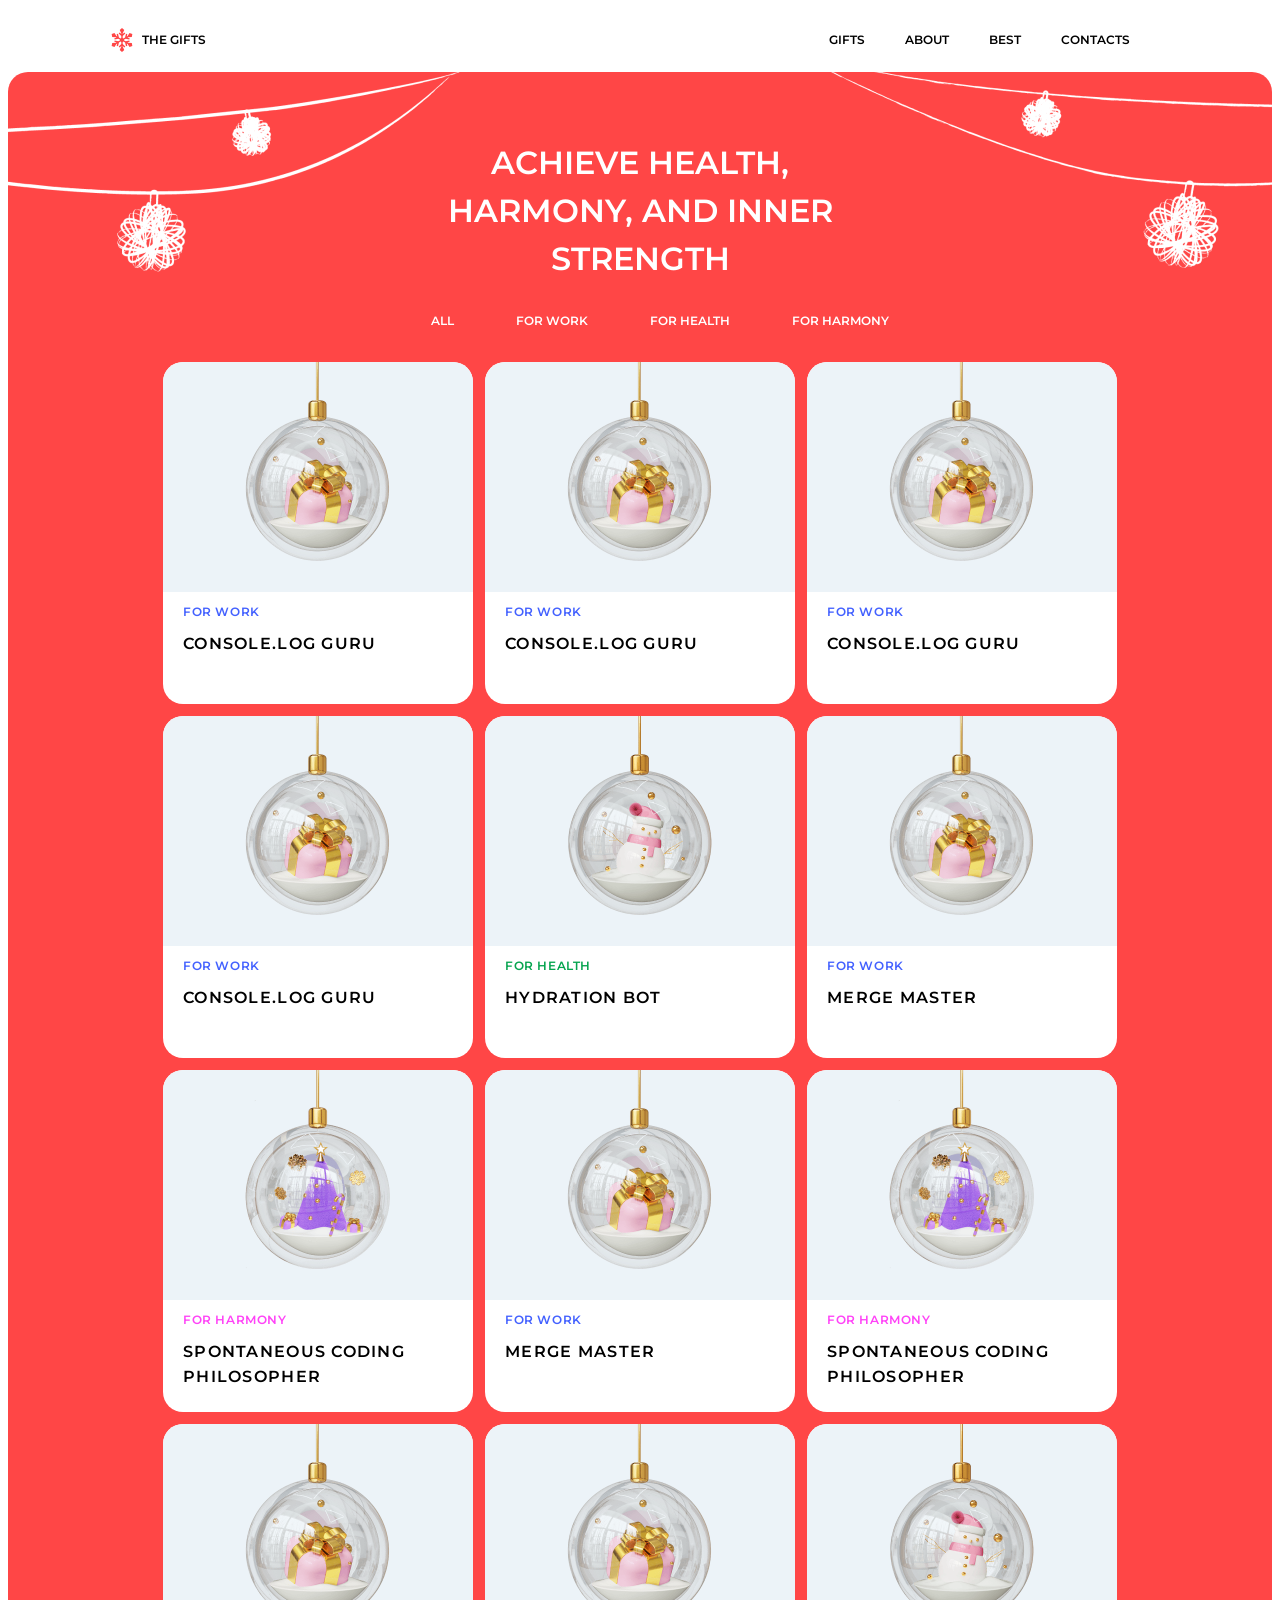
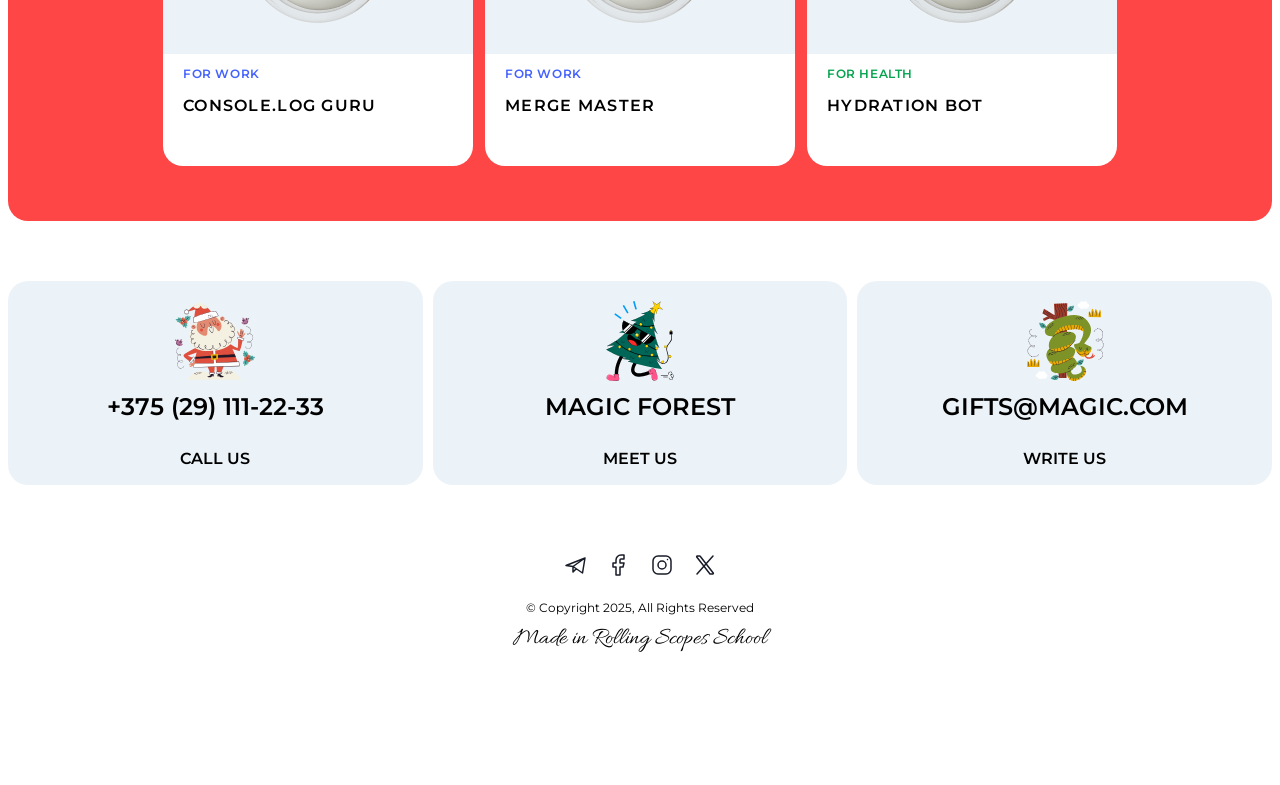
==== christmas-shop/index.html @ c4f13c72 "docs: rename christmas-shop-gifts.html to index.html" ====
<!DOCTYPE html>
<html lang="en">
<head>
  <meta charset="UTF-8">
  <meta name="viewport" content="width=device-width, initial-scale=1.0">
  <title>Christmas Gifts</title>
  <link rel="stylesheet" href="styles/christmas-shop-gifts.css">
  <link rel="preconnect" href="https://fonts.googleapis.com">
  <link rel="preconnect" href="https://fonts.gstatic.com" crossorigin>
  <link href="https://fonts.googleapis.com/css2?family=Instrument+Serif:ital@0;1&family=Montserrat:ital,wght@0,100..900;1,100..900&display=swap" rel="stylesheet">
  <link rel="preconnect" href="https://fonts.googleapis.com">
  <link rel="preconnect" href="https://fonts.gstatic.com" crossorigin>
  <link href="https://fonts.googleapis.com/css2?family=Allura&family=Instrument+Serif:ital@0;1&family=Montserrat:ital,wght@0,100..900;1,100..900&display=swap" rel="stylesheet">
</head>
<body>
  <div class="wrapper">
<!--Шапка-->
    <header>
      <div class="header">
        <div class="logo">
          <a class="logo__link" href="/rsschool-cv/christmas-shop/christmas-shop-main.html"><img src="images/icons/snowflake.svg" alt="On main page" height="24" width="24">the gifts</a>
        </div>
<!--Навигация-->
      <nav class="header__nav">
        <ul class="nav">
          <li class="nav__item"><a href="/rsschool-cv/christmas-shop/christmas-shop-gifts.html" >Gifts</a></li>
          <li class="nav__item"><a href="#about" >About</a></li>
          <li class="nav__item"><a href="#best" >Best</a></li>
          <li class="nav__item"><a href="#contacts" >Contacts</a></li>
        </ul>
<!--burger-->
      <div class="burger">
        <span></span>
        <span></span>
      </div>
      </nav>
    </div>
  </header>
<!--main-->
  <main class="snapshot">
    <section class="gifts">
      <div class="header_gifts">
        <h1>Achieve health, harmony, and inner strength</h1>
      </div>
<!--Карточки подарков-->
      <div class="catalog">
        <ul class="tabs">
          <li class="tabs__item">all</li>
          <li class="tabs__item">for work</li>
          <li class="tabs__item">for health</li>
          <li class="tabs__item">for harmony</li>
        </ul>
      </div>
        <div class="table">
<!--1-->
          <article class="gift-card snapshot">
          <img src="images/product/gift-for-work.png" alt="Console.log Guru-gift">
          <div class="gift-card__description">
            <p class="gift-card__category gift-card__category_color-1">For work</p>
            <h2 class="gift-card__name">Console.log Guru</h2>
          </div>
        </article>
<!--2-->
        <article class="gift-card snapshot">
          <img src="images/product/gift-for-work.png" alt="Console.log Guru-gift">
          <div class="gift-card__description">
            <p class="gift-card__category gift-card__category_color-1">For work</p>
            <h2 class="gift-card__name">Console.log Guru</h2>
          </div>
        </article>
<!--3-->
        <article class="gift-card snapshot">
          <img src="images/product/gift-for-work.png" alt="Console.log Guru-gift">
          <div class="gift-card__description">
            <p class="gift-card__category gift-card__category_color-1">For work</p>
            <h2 class="gift-card__name">Console.log Guru</h2>
          </div>
        </article>
<!--4-->
        <article class="gift-card snapshot">
          <img src="images/product/gift-for-work.png" alt="Console.log Guru-gift">
          <div class="gift-card__description">
            <p class="gift-card__category gift-card__category_color-1">For work</p>
            <h2 class="gift-card__name">Console.log Guru</h2>
          </div>
        </article>
<!--5 card-->
        <article class="gift-card snapshot">
          <img src="images/product/gift-for-health.png" alt="Hydration Bot-gift">
          <div class="gift-card__description">
            <p class="gift-card__category gift-card__category_color-2">For health</p>
            <h2 class="gift-card__name">Hydration Bot</h2>
          </div>
        </article>
<!--6 card-->
        <article class="gift-card snapshot">
          <img src="images/product/gift-for-work.png" alt="Merge Master-gift">
          <div class="gift-card__description">
            <p class="gift-card__category gift-card__category_color-1">For work</p>
            <h2 class="gift-card__name">Merge Master</h2>
          </div>
        </article>
<!--7 card-->
        <article class="gift-card snapshot">
          <img src="images/product/gift-for-harmony.png" alt="Spontaneous Coding Philosopher-gift">
          <div class="gift-card__description">
            <p class="gift-card__category gift-card__category_color-3">For harmony</p>
            <h2 class="gift-card__name">Spontaneous Coding Philosopher</h2>
          </div>
        </article>
<!--8 card-->
        <article class="gift-card snapshot">
          <img src="images/product/gift-for-work.png" alt="Merge Master-gift">
          <div class="gift-card__description">
            <p class="gift-card__category gift-card__category_color-1">For work</p>
            <h2 class="gift-card__name">Merge Master</h2>
          </div>
        </article>
<!--9 card-->
        <article class="gift-card snapshot">
          <img src="images/product/gift-for-harmony.png" alt="Spontaneous Coding Philosopher-gift">
          <div class="gift-card__description">
            <p class="gift-card__category gift-card__category_color-3">For harmony</p>
            <h2 class="gift-card__name">Spontaneous Coding Philosopher</h2>
          </div>
        </article>
<!--10 card-->
        <article class="gift-card snapshot">
          <img src="images/product/gift-for-work.png" alt="Console.log Guru-gift">
          <div class="gift-card__description">
            <p class="gift-card__category gift-card__category_color-1">For work</p>
            <h2 class="gift-card__name">Console.log Guru</h2>
          </div>
        </article>
<!--11 card-->
        <article class="gift-card snapshot">
          <img src="images/product/gift-for-work.png" alt="Merge Master-gift">
          <div class="gift-card__description">
            <p class="gift-card__category gift-card__category_color-1">For work</p>
            <h2 class="gift-card__name">Merge Master</h2>
          </div>
        </article>
<!--12 card-->
        <article class="gift-card snapshot">
          <img src="images/product/gift-for-health.png" alt="Hydration Bot-gift">
          <div class="gift-card__description">
            <p class="gift-card__category gift-card__category_color-2">For health</p>
            <h2 class="gift-card__name">Hydration Bot</h2>
          </div>
        </article>
      </div>
  </section>
</main>
<!--footer-->
<footer>
<!--contacts-->
    <div class="contacts" id="contacts">
      <div class="block snapshot">
        <img src="images/icons/santa-claus.svg" alt="phone">
        <a class="info" href="tel+375291112233">+375 (29) 111-22-33</a>
        <h2>Call Us</h2>
      </div>
      <div class="block snapshot">
        <img src="images/icons/christmas-tree.svg" alt="adress">
        <p>Magic forest</p>
        <h2>meet us</h2>
      </div>
      <div class="block snapshot">
        <img src="images/icons/snake.svg" alt="email">
        <a class="info" href="mailto:gifts@magic.com">gifts@magic.com</a>
        <h2>write us</h2>
      </div>
    </div>
<!--социалки-->
    <div class="socials">
      <a class="social_icon" href="#"><img src="images/icons/telegram.svg" alt="telegram"></a>
      <a class="social_icon" href="#"><img src="images/icons/facebook.svg" alt="facebook"></a>
      <a class="social_icon" href="#"><img src="images/icons/instagram.svg" alt="instagram"></a>
      <a class="social_icon" href="#"><img src="images/icons/X.svg" alt="twitter"></a>
      <p>© Copyright 2025, All Rights Reserved</p>
      <a class="rss-site caption" href="https://rs.school/">Made in Rolling Scopes School</a>
    </div>
  </footer>
</div>
</body>
</html>
---- christmas-shop/styles/christmas-shop-gifts.css ----
html, button {
  font-size: 12px;
  font-family: Montserrat;
  background-color: white;
}

html {
  scroll-behavior: smooth;
}

.wrapper {
  max-width: 1440px;
  margin: 0 auto;
}

.caption {
  font-family: Allura;
  font-weight: 400;
  font-size: 24px;
  letter-spacing:  5%;
  line-height:  100%;
  color: white;
  display: block;
}

/*header*/

.header {
  display: flex;
  justify-content: space-between;
  align-items: center;
  text-transform: uppercase;
  font-weight: 600;
  font-size: 12px;
  line-height: 130%;
  letter-spacing: 5%;
  height: 64px;
  margin-left: 82px;
  margin-right: 82px;
}

/*logo*/
.logo {
  padding: 8px 20px;
  cursor: pointer;
}

.logo__link {
  display: flex;
  justify-content: center;
  align-items: center;
  gap: 8px;
  text-decoration: none;
  color: inherit;
}

/*nav*/
.header__nav {
  display: flex;
  justify-content: flex-end;
}

.nav {
  display: flex;
  justify-content: space-between;
}

.nav__item {
  list-style: none;
}

.nav__item a {
  text-decoration: none;
  color: inherit;
  padding: 12px 20px;
}

.nav__item:not(:first-child) a:hover {
  color: red;
  background-color: rgb(255, 70, 70, 0.1);
}

/*burger*/
.burger {
  width: 40px;
  height: 40px;
  padding: 0;
  display: flex;
  flex-direction: column;
  justify-content: space-evenly;
  visibility: hidden;
}

.burger span {
  display: block;
  height: 1px;
  width: 60%;
  border-radius: 2px;
}

/*main*/
main {
  background-color: rgb(255, 70, 70);
  border-radius: 20px;
  background-image: url('../images/pictures/bg-garland.png');
  background-repeat: no-repeat;
  background-size: 1440px 200px;
  background-position: top;
  padding-bottom: 55px;

}

.snapshot {
  border-radius: 20px;
  overflow: hidden;
}

.gifts {
  display: flex;
  flex-direction: column;
  justify-content: flex-start;
  align-items: center;
}

.header_gifts {
  height: 200px;
  width: 426px;
  padding-top: 40px;
}

h1 {
  color: white;
  text-align: center;
  font-family: Montserrat;
  text-transform: uppercase;
  font-weight: 600;
  line-height:  150%;
  letter-spacing:  18%;
  font-size: 32px;
  box-sizing: border-box;
}

.tabs {
  list-style: none;
  display: flex;
  justify-content: center;
  align-items: center;
  gap: 60px;
  margin-top: 0;
}

.tabs__item:first-child:hover{
  user-select: none;
  border-color: transparent;
  background-color: transparent;
}

.tabs__item {
  color: white;
  box-sizing: border-box;
  border: 1px solid transparent;
  margin-bottom: 20px;
  font-size: 12px;
  font-weight: 600;
  line-height: 130%;
  letter-spacing: 5%;
  text-transform: uppercase;
}

.tabs__item:hover {
  color: white;
  border-color: white;
  border-radius: 10px;
  background-color: rgb(255, 255, 255, 0.4);
}


.table {
  display: flex;
  flex-wrap: wrap;
  justify-content: center;
  align-items: center;
  gap: 12px;
}

.gift-card {
  width: 310px;
  height: 342px;
  display: inline-flex;
  flex-direction: column;
  background-color: #FFFFFF;
}

.gift-card img {
  background-color: #ECF3F8;
  display: block;
  width: 100%;
  height: 230px;
  padding: 0;
  box-sizing: border-box;
  margin: 0;
}

.gift-card__description {
  box-sizing: border-box;
  padding: 0 20px;
}

.gift-card__name {
  font-weight: 600;
  font-size: 16px;
  line-height: 152%;
  letter-spacing: 0.08em;
  text-transform: uppercase;
}

.gift-card__name:hover {
  color: red;
}

.gift-card__category {
  font-weight: 600;
  font-size: 12px;
  line-height: 130%;
  letter-spacing: 0.05em;
  text-transform: uppercase;
}

.gift-card__category_color-1 {
  color: #4361FF;
}

.gift-card__category_color-2 {
  color: #06A44F;
}

.gift-card__category_color-3 {
  color: #FF43F7;
}

/*footer*/

footer {
  height: 496px;
}

.contacts {
  display: flex;
  justify-content: center;
  gap: 10px;
  margin-top: 60px;
  margin-bottom: 60px;
}

h2 {
  font-size: 16px;
  font-weight: 600;
  line-height:  152%;
  letter-spacing:  8%;
  text-transform: uppercase;
}

.info {
  display: block;
  text-decoration: none;
  color: inherit;
}

.block {
  background-color: rgb(236, 243, 248);
  width: 420px;
  height: 204px;
  display: flex;
  flex-direction: column;
  justify-content: space-around;
  align-items: center;
  text-align: center;
  padding-top: 20px;
  box-sizing: border-box;
}

.block img {
  display: block;
  width: 80px;
  height: 80px;
}

.block > a,
.block > p {
  font-weight: 600;
  font-size: 24px;
  letter-spacing:  16%;
  line-height:  152%;
  text-transform: uppercase;
  margin: auto 0;
}

.socials {
  margin: 0;
  padding: 0;
  text-align: center;
}

.social_icon {
  display: inline-block;
  width: 40px;
  height: 40px;
  position: relative;
}

.social_icon img {
  position: absolute;
  top:50%;
  left: 50%;
  transform: translate(-50%, -50%);
}

.rss-site {
  text-decoration: none;
  color: black;
}

.rss-site:hover {
  color: red;
}
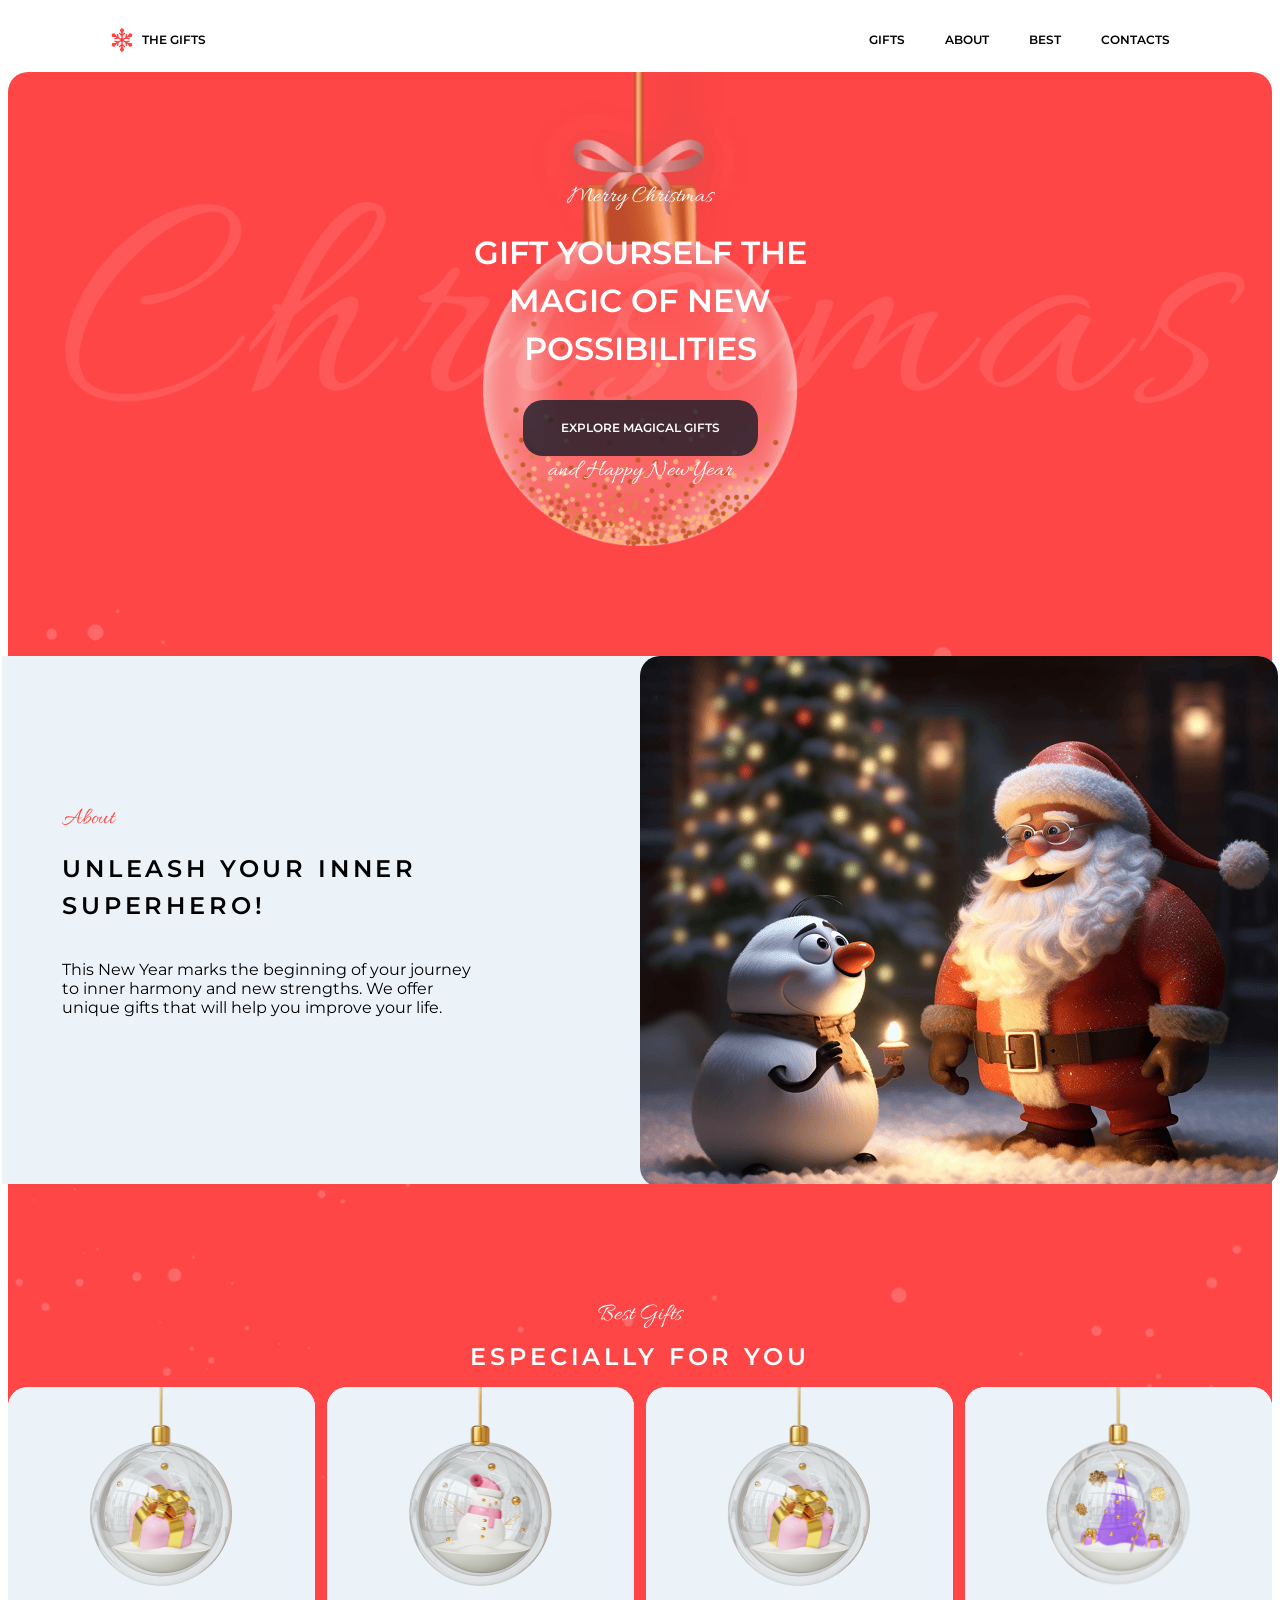
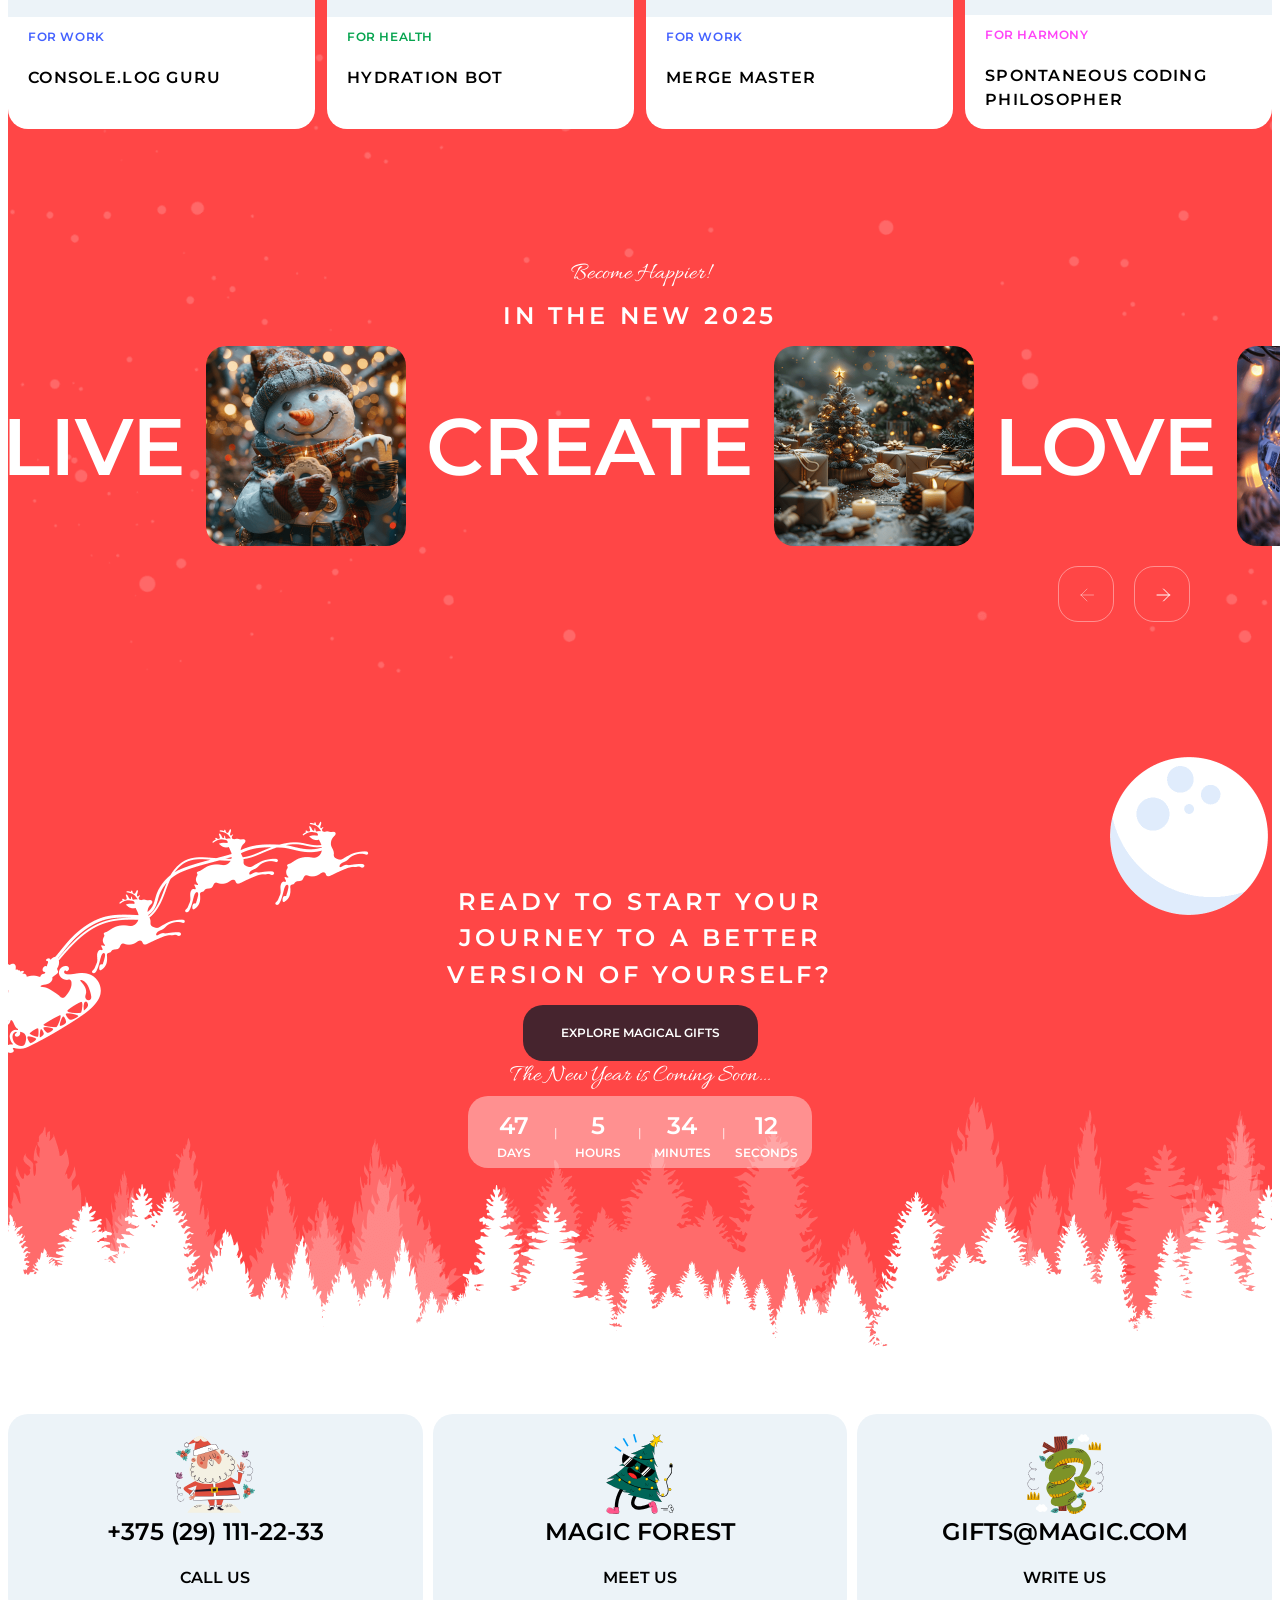
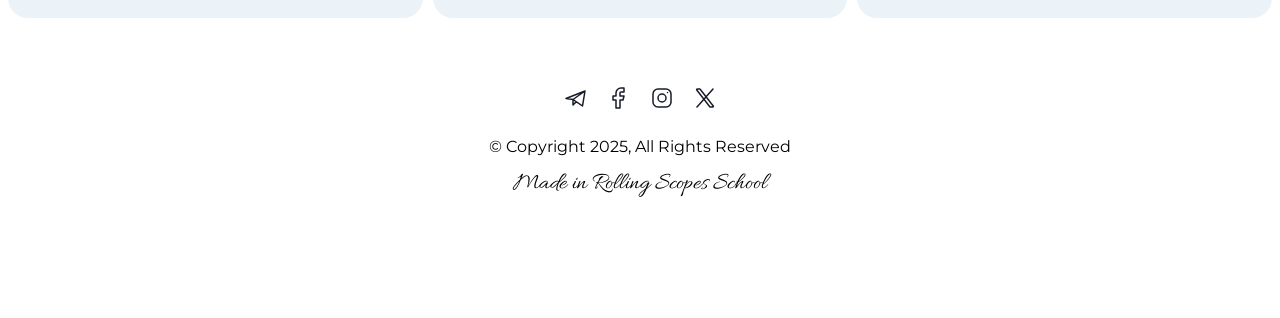
==== commit b57fc95f: "docs: rename christmas-shop-main.html to index.html" ====
--- a/christmas-shop/index.html
+++ b/christmas-shop/index.html
@@ -3,30 +3,30 @@
 <head>
   <meta charset="UTF-8">
   <meta name="viewport" content="width=device-width, initial-scale=1.0">
-  <title>Christmas Gifts</title>
-  <link rel="stylesheet" href="styles/christmas-shop-gifts.css">
+  <title>Christmas Shop</title>
+  <link rel="stylesheet" href="styles/christmas-shop-main.css">
   <link rel="preconnect" href="https://fonts.googleapis.com">
-  <link rel="preconnect" href="https://fonts.gstatic.com" crossorigin>
-  <link href="https://fonts.googleapis.com/css2?family=Instrument+Serif:ital@0;1&family=Montserrat:ital,wght@0,100..900;1,100..900&display=swap" rel="stylesheet">
-  <link rel="preconnect" href="https://fonts.googleapis.com">
-  <link rel="preconnect" href="https://fonts.gstatic.com" crossorigin>
-  <link href="https://fonts.googleapis.com/css2?family=Allura&family=Instrument+Serif:ital@0;1&family=Montserrat:ital,wght@0,100..900;1,100..900&display=swap" rel="stylesheet">
+<link rel="preconnect" href="https://fonts.gstatic.com" crossorigin>
+<link href="https://fonts.googleapis.com/css2?family=Instrument+Serif:ital@0;1&family=Montserrat:ital,wght@0,100..900;1,100..900&display=swap" rel="stylesheet">
+<link rel="preconnect" href="https://fonts.googleapis.com">
+<link rel="preconnect" href="https://fonts.gstatic.com" crossorigin>
+<link href="https://fonts.googleapis.com/css2?family=Allura&family=Instrument+Serif:ital@0;1&family=Montserrat:ital,wght@0,100..900;1,100..900&display=swap" rel="stylesheet">
 </head>
 <body>
-  <div class="wrapper">
 <!--Шапка-->
-    <header>
-      <div class="header">
-        <div class="logo">
-          <a class="logo__link" href="/rsschool-cv/christmas-shop/christmas-shop-main.html"><img src="images/icons/snowflake.svg" alt="On main page" height="24" width="24">the gifts</a>
-        </div>
+<div class="wrapper">
+  <header>
+    <div class="header">
+      <div class="logo">
+        <a class="logo__link" href="/rsschool-cv/christmas-shop/christmas-shop-main.html"><img src="images/icons/snowflake.svg" alt="On main page" height="24" width="24">the gifts</a>
+      </div>
 <!--Навигация-->
       <nav class="header__nav">
         <ul class="nav">
-          <li class="nav__item"><a href="/rsschool-cv/christmas-shop/christmas-shop-gifts.html" >Gifts</a></li>
-          <li class="nav__item"><a href="#about" >About</a></li>
-          <li class="nav__item"><a href="#best" >Best</a></li>
-          <li class="nav__item"><a href="#contacts" >Contacts</a></li>
+          <li class="nav__item"><a class="nav__link" href="/rsschool-cv/christmas-shop/christmas-shop-gifts.html" >Gifts</a></li>
+          <li class="nav__item"><a class="nav__link" href="#about" >About</a></li>
+          <li class="nav__item"><a class="nav__link" href="#best" >Best</a></li>
+          <li class="nav__item"><a class="nav__link" href="#contacts" >Contacts</a></li>
         </ul>
 <!--burger-->
       <div class="burger">
@@ -37,138 +37,153 @@
     </div>
   </header>
 <!--main-->
-  <main class="snapshot">
-    <section class="gifts">
-      <div class="header_gifts">
-        <h1>Achieve health, harmony, and inner strength</h1>
-      </div>
-<!--Карточки подарков-->
-      <div class="catalog">
-        <ul class="tabs">
-          <li class="tabs__item">all</li>
-          <li class="tabs__item">for work</li>
-          <li class="tabs__item">for health</li>
-          <li class="tabs__item">for harmony</li>
-        </ul>
-      </div>
-        <div class="table">
-<!--1-->
-          <article class="gift-card snapshot">
+  <main class="snaphot">
+<!--Hero section-->
+    <section class="hero">
+      <div class="hero_in">
+        <span class="caption">Merry Christmas</span>
+        <h1>Gift yourself the magic of new possibilities</h1>
+        <div class="button">
+          <a href="/rsschool-cv/christmas-shop/christmas-shop-gifts.html" class="search-button"><span>Explore Magical Gifts</span></a>
+        </div>
+        <span class="caption">and Happy New Year</span>
+      </div>
+    </section>
+<!--About section-->
+    <section class="about" id="about">
+      <div class="about__in">
+        <div class="description">
+          <span class="caption">About</span>
+          <h2>Unleash your inner superhero!</h2>
+          <p>This New Year marks the beginning of your journey to inner harmony and new strengths. We offer unique gifts that will help you improve your life.</p>
+        </div>
+        <div class="snapshot picture">
+          <img src="images/pictures/santa.png" alt="">
+        </div>
+     </div>
+    </section>
+<!--Best-gifts section-->
+    <section class="best-gifts" id="best">
+      <div class="gift-title">
+        <span class="caption">Best Gifts</span>
+        <h2>especially for you</h2>
+      </div>
+<!--1 card-->
+      <div class="gift-menu">
+        <article class="gift-card snapshot">
           <img src="images/product/gift-for-work.png" alt="Console.log Guru-gift">
           <div class="gift-card__description">
-            <p class="gift-card__category gift-card__category_color-1">For work</p>
-            <h2 class="gift-card__name">Console.log Guru</h2>
-          </div>
-        </article>
-<!--2-->
-        <article class="gift-card snapshot">
-          <img src="images/product/gift-for-work.png" alt="Console.log Guru-gift">
-          <div class="gift-card__description">
-            <p class="gift-card__category gift-card__category_color-1">For work</p>
-            <h2 class="gift-card__name">Console.log Guru</h2>
-          </div>
-        </article>
-<!--3-->
-        <article class="gift-card snapshot">
-          <img src="images/product/gift-for-work.png" alt="Console.log Guru-gift">
-          <div class="gift-card__description">
-            <p class="gift-card__category gift-card__category_color-1">For work</p>
-            <h2 class="gift-card__name">Console.log Guru</h2>
-          </div>
-        </article>
-<!--4-->
-        <article class="gift-card snapshot">
-          <img src="images/product/gift-for-work.png" alt="Console.log Guru-gift">
-          <div class="gift-card__description">
-            <p class="gift-card__category gift-card__category_color-1">For work</p>
-            <h2 class="gift-card__name">Console.log Guru</h2>
-          </div>
-        </article>
-<!--5 card-->
+            <h3 class="gift-card__category gift-card__category_color-1">For work</h3>
+            <h4 class="gift-card__name">Console.log Guru</h4>
+          </div>
+        </article>
+<!--2 card-->
         <article class="gift-card snapshot">
           <img src="images/product/gift-for-health.png" alt="Hydration Bot-gift">
           <div class="gift-card__description">
-            <p class="gift-card__category gift-card__category_color-2">For health</p>
-            <h2 class="gift-card__name">Hydration Bot</h2>
-          </div>
-        </article>
-<!--6 card-->
+            <h3 class="gift-card__category gift-card__category_color-2">For health</h3>
+            <h4 class="gift-card__name">Hydration Bot</h4>
+          </div>
+        </article>
+<!--3 card-->
         <article class="gift-card snapshot">
           <img src="images/product/gift-for-work.png" alt="Merge Master-gift">
           <div class="gift-card__description">
-            <p class="gift-card__category gift-card__category_color-1">For work</p>
-            <h2 class="gift-card__name">Merge Master</h2>
-          </div>
-        </article>
-<!--7 card-->
+            <h3 class="gift-card__category gift-card__category_color-1">For work</h3>
+            <h4 class="gift-card__name">Merge Master</h4>
+          </div>
+        </article>
+<!--4 card-->
         <article class="gift-card snapshot">
           <img src="images/product/gift-for-harmony.png" alt="Spontaneous Coding Philosopher-gift">
           <div class="gift-card__description">
-            <p class="gift-card__category gift-card__category_color-3">For harmony</p>
-            <h2 class="gift-card__name">Spontaneous Coding Philosopher</h2>
-          </div>
-        </article>
-<!--8 card-->
-        <article class="gift-card snapshot">
-          <img src="images/product/gift-for-work.png" alt="Merge Master-gift">
-          <div class="gift-card__description">
-            <p class="gift-card__category gift-card__category_color-1">For work</p>
-            <h2 class="gift-card__name">Merge Master</h2>
-          </div>
-        </article>
-<!--9 card-->
-        <article class="gift-card snapshot">
-          <img src="images/product/gift-for-harmony.png" alt="Spontaneous Coding Philosopher-gift">
-          <div class="gift-card__description">
-            <p class="gift-card__category gift-card__category_color-3">For harmony</p>
-            <h2 class="gift-card__name">Spontaneous Coding Philosopher</h2>
-          </div>
-        </article>
-<!--10 card-->
-        <article class="gift-card snapshot">
-          <img src="images/product/gift-for-work.png" alt="Console.log Guru-gift">
-          <div class="gift-card__description">
-            <p class="gift-card__category gift-card__category_color-1">For work</p>
-            <h2 class="gift-card__name">Console.log Guru</h2>
-          </div>
-        </article>
-<!--11 card-->
-        <article class="gift-card snapshot">
-          <img src="images/product/gift-for-work.png" alt="Merge Master-gift">
-          <div class="gift-card__description">
-            <p class="gift-card__category gift-card__category_color-1">For work</p>
-            <h2 class="gift-card__name">Merge Master</h2>
-          </div>
-        </article>
-<!--12 card-->
-        <article class="gift-card snapshot">
-          <img src="images/product/gift-for-health.png" alt="Hydration Bot-gift">
-          <div class="gift-card__description">
-            <p class="gift-card__category gift-card__category_color-2">For health</p>
-            <h2 class="gift-card__name">Hydration Bot</h2>
-          </div>
-        </article>
-      </div>
-  </section>
-</main>
-<!--footer-->
-<footer>
-<!--contacts-->
+            <h3 class="gift-card__category gift-card__category_color-3">For harmony</h3>
+            <h4 class="gift-card__name">Spontaneous Coding Philosopher</h4>
+          </div>
+        </article>
+      </div>
+    </section>
+<!--Slider section-->
+    <section class="slider" id="slider">
+      <div class="slider__title">
+        <span class="caption">Become Happier!</span>
+        <h2>in the new 2025</h2>
+      </div>
+      <div class="slider__gallery">
+        <p class="slider__gallery-text">Live</p>
+        <div class="snapshot slider__gallery-image">
+          <img src="images/pictures/snowman.png" alt="">
+        </div>
+        <p class="slider__gallery-text">create</p>
+        <div class="snapshot slider__gallery-image">
+          <img src="images/pictures/christmas-trees.png" alt="">
+        </div>
+        <p class="slider__gallery-text">Love</p>
+        <div class="snapshot slider__gallery-image">
+          <img src="images/pictures/christmas-tree-ball.png" alt="">
+        </div>
+      </div>
+      <div class="slider__button">
+        <button class="btn btn_prev btn__inactive"><img class="left-arrow" src="images/icons/arrow-left.svg" alt="prev-button"></button>
+        <button class="btn btn_right btn__inactive"><img class="right-arrow" src="images/icons/arrow-right.svg" alt="next-button"></button>
+      </div>
+    </section>
+ <!--CTA section-->
+    <section class="cta" id="cta">
+      <div class="cta__container">
+        <h2 class="cta_header">Ready to start your journey to a better version of yourself?</h2>
+        <div class="button">
+          <a href="/rsschool-cv/christmas-shop/christmas-shop-gifts.html" class="search-button"><span>Explore Magical Gifts</span></a>
+        </div>
+        <div class="timer">
+          <span class="caption">The New Year is Coming Soon...</span>
+          <div class="timer__form snapshot">
+<!--Day-->
+            <div class="day">
+              <p class="time">47</p>
+              <p class="dd">days</p>
+            </div>
+            <span class="separator">|</span>
+<!--Hour-->
+            <div class="hour">
+              <p class="time">5</p>
+              <p class="hh">hours</p>
+            </div>
+            <span class="separator">|</span>
+<!--Minute-->
+            <div class="minute">
+              <p class="time">34</p>
+              <p class="mm">minutes</p>
+            </div>
+            <span class="separator">|</span>
+<!--Second-->
+            <div class="second">
+              <p class="time">12</p>
+              <p class="ss">seconds</p>
+            </div>
+          </div>
+        </div>
+      </div>
+    </section>
+  </main>
+<!--Футер-->
+  <footer>
+<!--Контакты-->
     <div class="contacts" id="contacts">
       <div class="block snapshot">
         <img src="images/icons/santa-claus.svg" alt="phone">
         <a class="info" href="tel+375291112233">+375 (29) 111-22-33</a>
-        <h2>Call Us</h2>
+        <h3>Call Us</h3>
       </div>
       <div class="block snapshot">
         <img src="images/icons/christmas-tree.svg" alt="adress">
         <p>Magic forest</p>
-        <h2>meet us</h2>
+        <h3>meet us</h3>
       </div>
       <div class="block snapshot">
         <img src="images/icons/snake.svg" alt="email">
         <a class="info" href="mailto:gifts@magic.com">gifts@magic.com</a>
-        <h2>write us</h2>
+        <h3>write us</h3>
       </div>
     </div>
 <!--социалки-->
--- a/christmas-shop/styles/christmas-shop-main.css
+++ b/christmas-shop/styles/christmas-shop-main.css
@@ -0,0 +1,564 @@
+/**/
+
+html, button {
+  font-size: 12px;
+  font-family: Montserrat;
+  background-color: white;
+}
+
+html {
+  scroll-behavior: smooth;
+}
+
+.caption {
+  font-family: Allura;
+  font-weight: 400;
+  font-size: 24px;
+  letter-spacing:  5%;
+  line-height:  100%;
+  color: white;
+  display: block;
+}
+
+.wrapper {
+  max-width: 1440px;
+  margin: 0 auto;
+}
+
+h2 {
+  font-weight: 600;
+  font-size: 24px;
+  line-height: 152%;
+  letter-spacing: 0.16em;
+  text-transform: uppercase;
+}
+
+/*header*/
+
+.header {
+  display: flex;
+  justify-content: space-between;
+  align-items: center;
+  text-transform: uppercase;
+  font-weight: 600;
+  font-size: 12px;
+  line-height: 130%;
+  letter-spacing: 5%;
+  height: 64px;
+  margin-left: 82px;
+  margin-right: 82px;
+}
+
+/*logo*/
+.logo {
+  padding: 8px 20px;
+  cursor: pointer;
+}
+
+.logo__link {
+  display: flex;
+  justify-content: center;
+  align-items: center;
+  gap: 8px;
+  text-decoration: none;
+  color: inherit;
+}
+
+/*nav*/
+.header__nav {
+  display: flex;
+  flex-direction: row-reverse;
+  justify-content: center;
+  padding: 0;
+  box-sizing: border-box;
+}
+
+.nav {
+  display: flex;
+  justify-content: space-between;
+}
+
+.nav__item {
+  list-style: none;
+}
+
+.nav__link {
+  text-decoration: none;
+  color: inherit;
+  padding: 12px 20px;
+}
+
+.nav__link:hover {
+  color: red;
+  background-color: rgb(255, 70, 70, 0.1);
+}
+/*burger*/
+.burger {
+  width: 40px;
+  height: 40px;
+  padding: 0;
+  display: flex;
+  flex-direction: column;
+  justify-content: space-evenly;
+  visibility: hidden;
+}
+
+.burger span {
+  display: block;
+  height: 1px;
+  width: 60%;
+  background-color: black;
+  border-radius: 2px;
+}
+
+/*main*/
+main {
+  background-color: rgb(255, 70, 70);
+  border-radius: 20px;
+}
+
+section {
+  background-repeat: no-repeat;
+  background-size: cover;
+  background-position: center;
+}
+
+/*section hero*/
+
+.hero {
+  background-image: url('../images/pictures/bg-ball.png');
+}
+
+.hero_in {
+  max-width: 436px;
+  height: 524px;
+  display: flex;
+  flex-direction: column;
+  justify-content: center;
+  align-items: center;
+  margin-left: auto;
+  margin-right: auto;
+}
+
+h1 {
+  color:white;
+  font-weight: 600;
+  font-size: 32px;
+  text-transform: uppercase;
+  line-height: 150%;
+  letter-spacing: 18%;
+  text-align: center;
+  margin-top: 20px;
+}
+
+.search-button {
+  display: inline-block;
+  text-align: center;
+  position: relative;
+  color: white;
+  background-color: rgb(24, 28, 41, 0.8);
+  border-radius: 20px;
+  width: 235px;
+  height: 56px;
+}
+
+.search-button span {
+  position: absolute;
+  width: 100%;
+  height: 100%;
+  top: 0;
+  left: 0;
+  padding: 20px;
+  box-sizing: border-box;
+  font-size: 12px;
+  font-weight: 600;
+  line-height: 130%;
+  letter-spacing: 5%;
+  text-transform: uppercase;
+}
+
+.search-button:hover {
+  background-color: white;
+  color: black;
+}
+/*about*/
+
+.about {
+  position: relative;
+  height: 648px;
+  background-image: url('../images/pictures/bg-snow.png');
+  display: flex;
+  justify-content: space-around;
+  align-items: center;
+}
+
+.about__in {
+  position: absolute;
+  width: 1276px;
+  height: 528px;
+  background-color: #ECF3F8;
+  margin-left: auto;
+  margin-right: auto;
+  z-index: 0;
+  border-radius: 0 20px 20px 0;
+}
+
+.description {
+  position: absolute;
+  max-width: 426px;
+  height: 328px;
+  left: 60px;
+  top: 100px;
+  display: flex;
+  flex-direction: column;
+  justify-content: center;
+  box-sizing: border-box;
+  padding: 60px 0;
+}
+
+ .description h2 {
+  color: black;
+  margin: 20px auto;
+}
+
+.description span {
+  color:rgb(255, 70, 70);
+}
+
+.snapshot.picture {
+  position: absolute;
+  top: 0;
+  right: 0;
+  z-index: 1;
+}
+
+.snapshot {
+  border-radius: 20px;
+  overflow: hidden;
+}
+
+p {
+  font-size: 16px
+}
+
+/* best-gifts*/
+
+.best-gifts {
+  height: 554px;
+  background-image: url('../images/pictures/bg-snow.png');
+  display: flex;
+  flex-direction: column;
+  justify-content: center;
+}
+
+h2 {
+  color: white;
+  margin: 12px auto;
+  box-sizing: border-box;
+}
+
+.gift-title {
+  text-align: center;
+}
+
+.gift-menu {
+  display: flex;
+  justify-content: center;
+  gap: 12px;
+}
+
+.gift-card {
+  position: relative;
+  width: 310px;
+  height: 342px;
+  display: flex;
+  flex-direction: column;
+  background-color: #FFFFFF;
+  margin-bottom: 10px;
+}
+
+.gift-card img {
+  background-color: #ECF3F8;
+  display: block;
+  width: 100%;
+  height: 230px;
+  padding: 0;
+  box-sizing: border-box;
+  margin: 0;
+}
+
+.gift-card__description {
+  box-sizing: border-box;
+  padding: 0 20px;
+}
+
+.gift-card__name {
+  font-weight: 600;
+  font-size: 16px;
+  line-height: 152%;
+  letter-spacing: 0.08em;
+  text-transform: uppercase;
+}
+
+.gift-card__name:hover {
+  color: red;
+}
+
+.gift-card__category {
+  font-weight: 600;
+  font-size: 12px;
+  line-height: 130%;
+  letter-spacing: 0.05em;
+  text-transform: uppercase;
+}
+
+.gift-card__category_color-1 {
+  color: #4361FF;
+}
+
+.gift-card__category_color-2 {
+  color: #06A44F;
+}
+
+.gift-card__category_color-3 {
+  color: #FF43F7;
+}
+
+/*слайдер*/
+
+.slider {
+  height: 488px;
+  display: flex;
+  flex-direction: column;
+  justify-content: center;
+  align-items: center;
+  background-image: url('../images/pictures/bg-snow.png');
+ }
+
+.slider__title {
+  text-align: center;
+  color: #FFFFFF;
+}
+
+.slider__gallery {
+  max-width: 1276px;
+  height: 200px;
+  display: flex;
+  justify-content: flex-start;
+  align-items: center;
+  margin-bottom: 20px;
+}
+
+.slider__gallery-text {
+  font-weight: 600;
+  font-size: 80px;
+  text-transform: uppercase;
+  text-align: center;
+  color: #FFFFFF;
+}
+
+.slider__gallery-image {
+  display: block;
+  margin-right: 20px;
+  margin-left: 20px;
+  min-width: 200px;
+  height: 200px;
+}
+
+.left-arrow,
+.right-arrow {
+  display: flex;
+  flex-direction: column;
+  justify-content: space-evenly;
+}
+
+.slider__button {
+  align-self: flex-end;
+  margin: 0 82px;
+  display: flex;
+  justify-content: center;
+  align-items: center;
+  gap: 20px;
+}
+
+.btn {
+  padding: 16px;
+  border: 1px solid rgb(255, 255, 255);
+  border-radius: 20px;
+  width: 56px;
+  height: 56px;
+  background-color: transparent;
+}
+
+.btn__inactive {
+  border: 1px solid rgb(255, 255, 255, 0.4);
+}
+
+.slider__gallery-image img {
+  max-width: 100%;
+  height: auto;
+}
+
+/*cta*/
+.cta {
+  background-image: url('../images/pictures/bg-forest.png');
+}
+
+.cta__container {
+  max-width: 426px;
+  height: 668px;
+  margin-left: auto;
+  margin-right: auto;
+  display: flex;
+  flex-direction: column;
+  justify-content: center;
+  align-items: center;
+}
+
+.cta_header {
+  text-align: center;
+}
+
+.timer .caption {
+  text-align: center;
+}
+
+.timer__form {
+  display: flex;
+  justify-content: center;
+  align-items: center;
+  color: white;
+  background-color: rgb(255, 255, 255, 0.4);
+  width: 344px;
+  height: 72px;
+  margin-top: 8px;
+  padding: 0;
+}
+
+.separator {
+  padding: 0;
+  margin: 0;
+}
+
+.day,
+.hour,
+.minute,
+.second {
+  width: 80px;
+  text-align: center;
+  display: flex;
+  flex-direction: column;
+  justify-content: center;
+  align-items: center;
+  margin: 0;
+}
+
+.time {
+  text-align: center;
+  margin-bottom: 0;
+  font-size: 24px;
+  font-weight: 600;
+  letter-spacing: 16%;
+  line-height: 152%;
+  text-transform: uppercase;
+}
+
+.dd,
+.hh,
+.mm,
+.ss {
+  margin-top: 0;
+  font-size: 12px;
+  font-weight: 600;
+  letter-spacing:  5%;
+  line-height:  130%;
+  text-transform: uppercase;
+  margin-bottom: 20px;
+}
+
+/*footer*/
+
+footer {
+  height: 496px;
+}
+
+.contacts {
+  display: flex;
+  justify-content: center;
+  gap: 10px;
+  margin-top: 60px;
+  margin-bottom: 60px;
+}
+
+h3 {
+  font-size: 16px;
+  font-weight: 600;
+  line-height:  152%;
+  letter-spacing:  8%;
+  text-transform: uppercase;
+}
+
+.info {
+  display: block;
+  text-decoration: none;
+  color: inherit;
+}
+
+.block {
+  background-color: rgb(236, 243, 248);
+  width: 420px;
+  height: 204px;
+  display: flex;
+  flex-direction: column;
+  justify-content: space-around;
+  align-items: center;
+  text-align: center;
+  padding: 20px;
+  box-sizing: border-box;
+}
+
+.block img {
+  display: block;
+  width: 80px;
+  height: 80px;
+}
+
+.block > a,
+.block > p {
+  font-weight: 600;
+  font-size: 24px;
+  letter-spacing:  16%;
+  line-height:  152%;
+  text-transform: uppercase;
+  margin: auto 0;
+}
+
+.socials {
+  margin: 0;
+  padding: 0;
+  text-align: center;
+}
+
+.social_icon {
+  display: inline-block; /* остаёмся в строке */
+  width: 40px;
+  height: 40px;
+  position: relative;
+}
+
+.social_icon img {
+  position: absolute;
+  top:50%;
+  left: 50%;
+  transform: translate(-50%, -50%);
+}
+
+.rss-site {
+  text-decoration: none;
+  color: black;
+}
+
+.rss-site:hover {
+  color: red;
+}
+
